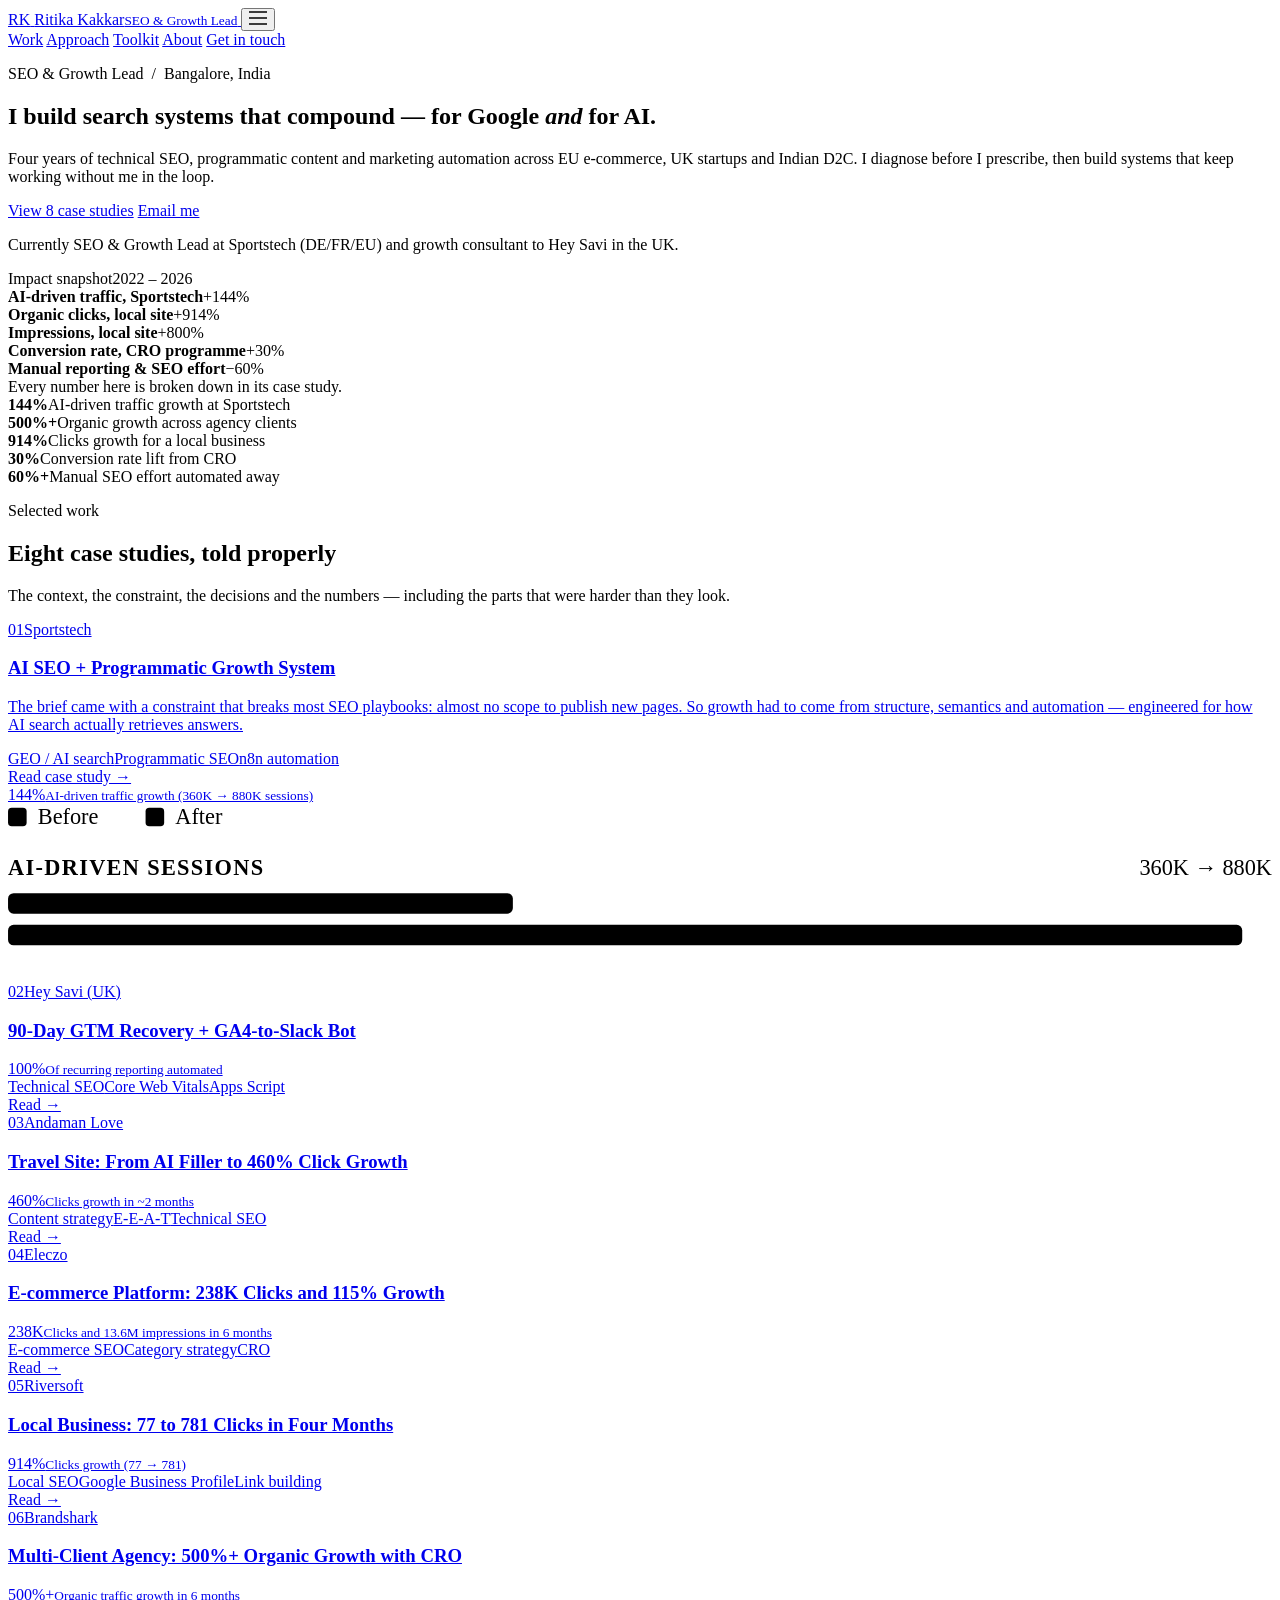
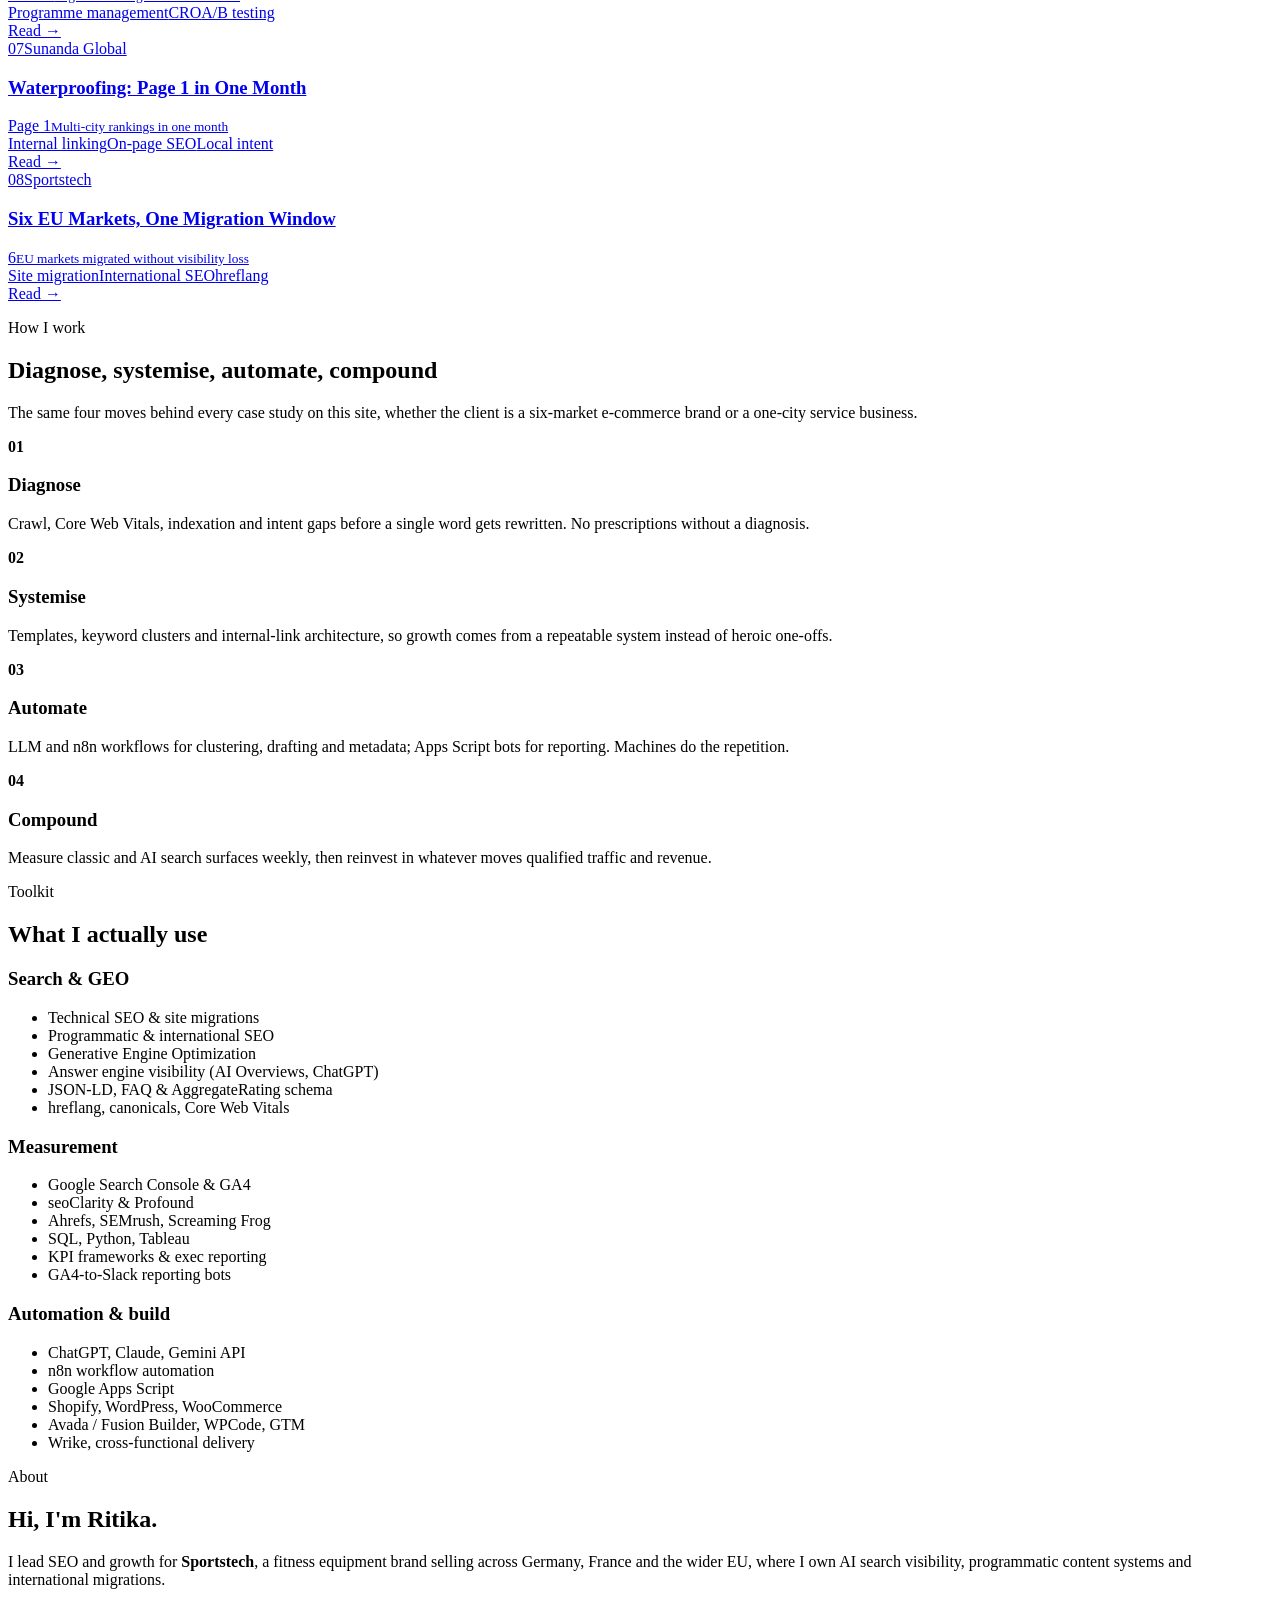
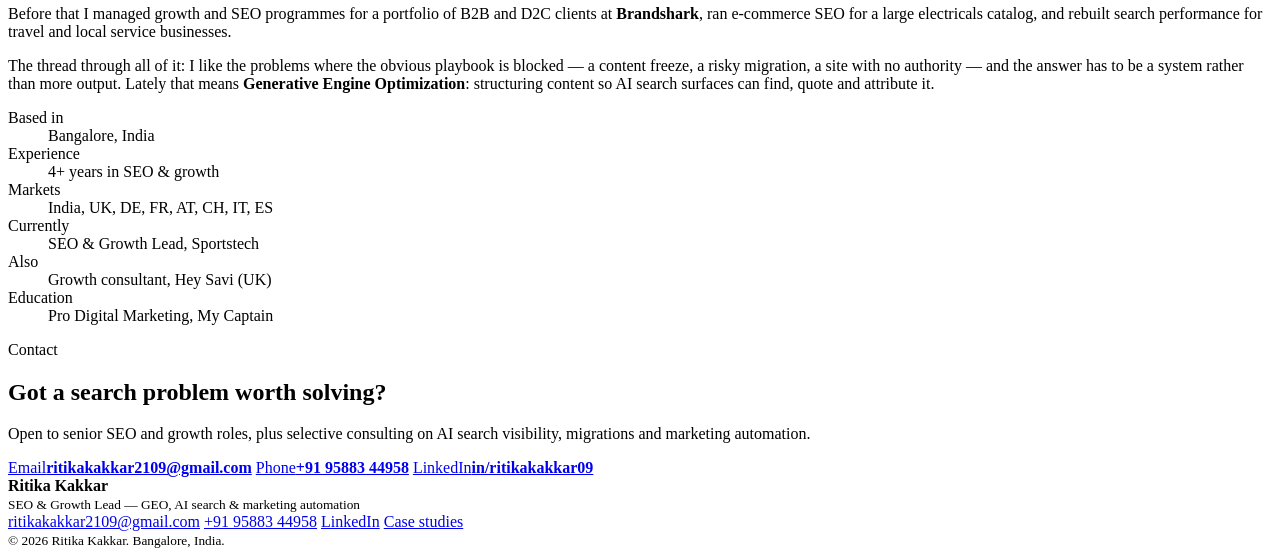
==== index.html @ ce5342af "Add files via upload" ====
<!doctype html>
<html lang="en">
<head>
<meta charset="utf-8">
<meta name="viewport" content="width=device-width, initial-scale=1">
<title>Ritika Kakkar | SEO &amp; Growth Lead - AI search, programmatic SEO &amp; automation</title>
<meta name="description" content="Portfolio of Ritika Kakkar, SEO &amp; Growth Lead: eight in-depth case studies covering AI search visibility, programmatic SEO, international migrations, local SEO and marketing automation.">
<meta name="author" content="Ritika Kakkar">
<meta property="og:title" content="Ritika Kakkar | SEO &amp; Growth Lead - AI search, programmatic SEO &amp; automation">
<meta property="og:description" content="Portfolio of Ritika Kakkar, SEO &amp; Growth Lead: eight in-depth case studies covering AI search visibility, programmatic SEO, international migrations, local SEO and marketing automation.">
<meta property="og:type" content="website">
<meta name="twitter:card" content="summary_large_image">
<link rel="icon" href="data:image/svg+xml,%3Csvg xmlns='http://www.w3.org/2000/svg' viewBox='0 0 32 32'%3E%3Crect width='32' height='32' rx='8' fill='%232C2C2B'/%3E%3Ctext x='16' y='21' font-family='Georgia,serif' font-size='13' fill='%23ffffff' text-anchor='middle'%3ERK%3C/text%3E%3C/svg%3E">
<link rel="stylesheet" href="assets/style.css">
<script type="application/ld+json">
{
  "@context": "https://schema.org",
  "@type": "Person",
  "name": "Ritika Kakkar",
  "jobTitle": "SEO & Growth Lead",
  "email": "mailto:ritikakakkar2109@gmail.com",
  "telephone": "+91-9588344958",
  "address": {
    "@type": "PostalAddress",
    "addressLocality": "Bangalore",
    "addressCountry": "IN"
  },
  "sameAs": [
    "https://www.linkedin.com/in/ritikakakkar09/"
  ],
  "knowsAbout": [
    "Generative Engine Optimization",
    "Technical SEO",
    "Programmatic SEO",
    "International SEO",
    "Marketing automation",
    "Conversion rate optimization"
  ]
}
</script>
</head>
<body>
<header class="site-header">
  <div class="wrap">
    <a class="brand" href="index.html">
      <span class="mark" aria-hidden="true">RK</span>
      <span class="brand-name">Ritika Kakkar<small>SEO &amp; Growth Lead</small></span>
    </a>
    <button class="nav-toggle" type="button" aria-expanded="false" aria-controls="site-nav" aria-label="Toggle navigation">
      <svg width="18" height="14" viewBox="0 0 18 14" aria-hidden="true"><path d="M0 1h18M0 7h18M0 13h18" stroke="currentColor" stroke-width="1.6"/></svg>
    </button>
    <nav class="nav" id="site-nav" aria-label="Primary">
      <a href="index.html#work">Work</a>
      <a href="index.html#approach">Approach</a>
      <a href="index.html#toolkit">Toolkit</a>
      <a href="index.html#about">About</a>
      <a class="btn btn-sm" href="mailto:ritikakakkar2109@gmail.com">Get in touch</a>
    </nav>
  </div>
</header>
<main>
  <section class="hero">
    <div class="wrap hero-grid">
      <div>
        <p class="eyebrow">SEO &amp; Growth Lead &nbsp;/&nbsp; Bangalore, India</p>
        <h1 class="display">I build search systems that compound &mdash; for Google <em>and</em> for AI.</h1>
        <p class="lede">Four years of technical SEO, programmatic content and marketing automation across EU e-commerce, UK startups and Indian D2C. I diagnose before I prescribe, then build systems that keep working without me in the loop.</p>
        <div class="hero-actions">
          <a class="btn btn-primary" href="#work">View 8 case studies</a>
          <a class="btn" href="mailto:ritikakakkar2109@gmail.com">Email me</a>
        </div>
        <p class="hero-note">Currently SEO &amp; Growth Lead at Sportstech (DE/FR/EU) and growth consultant to Hey Savi in the UK.</p>
      </div>
      <div class="panel">
        <div class="panel-head"><span>Impact snapshot</span><span>2022 &ndash; 2026</span></div>
        <div class="panel-body"><div class="bar-row"><div class="bar-top"><b>AI-driven traffic, Sportstech</b><span>+144%</span></div><div class="bar-track"><div class="bar-fill" style="width:62%"></div></div></div><div class="bar-row"><div class="bar-top"><b>Organic clicks, local site</b><span>+914%</span></div><div class="bar-track"><div class="bar-fill" style="width:100%"></div></div></div><div class="bar-row"><div class="bar-top"><b>Impressions, local site</b><span>+800%</span></div><div class="bar-track"><div class="bar-fill" style="width:92%"></div></div></div><div class="bar-row"><div class="bar-top"><b>Conversion rate, CRO programme</b><span>+30%</span></div><div class="bar-track"><div class="bar-fill" style="width:24%"></div></div></div><div class="bar-row"><div class="bar-top"><b>Manual reporting &amp; SEO effort</b><span>&minus;60%</span></div><div class="bar-track"><div class="bar-fill warn" style="width:60%"></div></div></div></div>
        <div class="panel-foot">Every number here is broken down in its case study.</div>
      </div>
    </div>
  </section>

  <section class="band section-sm">
    <div class="wrap">
      <div class="stat-strip"><div class="stat"><b>144%</b><span>AI-driven traffic growth at Sportstech</span></div><div class="stat"><b>500%+</b><span>Organic growth across agency clients</span></div><div class="stat"><b>914%</b><span>Clicks growth for a local business</span></div><div class="stat"><b>30%</b><span>Conversion rate lift from CRO</span></div><div class="stat"><b>60%+</b><span>Manual SEO effort automated away</span></div></div>
    </div>
  </section>

  <section class="section" id="work">
    <div class="wrap">
      <div class="section-head">
        <p class="eyebrow">Selected work</p>
        <h2 class="section-title">Eight case studies, told properly</h2>
        <p>The context, the constraint, the decisions and the numbers &mdash; including the parts that were harder than they look.</p>
      </div>
      <div class="cases"><a class="case-card featured reveal" href="case-01-ai-seo-programmatic-growth-system.html">
  <div class="featured-grid">
    <div>
      <div class="row"><span class="case-num">01</span><span class="case-brand">Sportstech</span></div>
      <h3>AI SEO + Programmatic Growth System</h3>
      <p>The brief came with a constraint that breaks most SEO playbooks: almost no scope to publish new pages. So growth had to come from structure, semantics and automation &mdash; engineered for how AI search actually retrieves answers.</p>
      <div class="case-foot">
        <div class="tags"><span class="tag">GEO / AI search</span><span class="tag">Programmatic SEO</span><span class="tag">n8n automation</span></div>
        <span class="arrow">Read case study &#8594;</span>
      </div>
    </div>
    <div>
      <div class="case-metric">144%<small>AI-driven traffic growth (360K &rarr; 880K sessions)</small></div>
      <div class="mt-32"><svg viewBox="0 0 680 94" role="img" aria-label="AI-driven sessions grew from 360 thousand to 880 thousand" font-family="inherit"><title>AI-driven sessions grew from 360 thousand to 880 thousand</title><rect x="0" y="2" width="10" height="10" rx="2" fill="var(--surface-2)"></rect><text x="16" y="11" font-size="12" fill="var(--text-2)">Before</text><rect x="74" y="2" width="10" height="10" rx="2" fill="var(--blue)"></rect><text x="90" y="11" font-size="12" fill="var(--text-2)">After</text><text x="0" y="38" font-size="12" font-weight="600" letter-spacing="0.06em" fill="var(--text)">AI-DRIVEN SESSIONS</text><text x="680" y="38" font-size="12" text-anchor="end" fill="var(--text-2)">360K &#8594; 880K</text><rect x="0" y="48" width="271.6" height="11" rx="3" fill="var(--surface-2)"></rect><rect x="0" y="65" width="664.0" height="11" rx="3" fill="var(--blue)"></rect></svg></div>
    </div>
  </div>
</a><a class="case-card reveal" href="case-02-90-day-gtm-recovery-ga4-slack-bot.html">
  <div class="row"><span class="case-num">02</span><span class="case-brand">Hey Savi (UK)</span></div>
  <h3>90-Day GTM Recovery + GA4-to-Slack Bot</h3>
  <div class="case-metric">100%<small>Of recurring reporting automated</small></div>
  <div class="case-foot">
    <div class="tags"><span class="tag">Technical SEO</span><span class="tag">Core Web Vitals</span><span class="tag">Apps Script</span></div>
    <span class="arrow">Read &#8594;</span>
  </div>
</a><a class="case-card reveal" href="case-03-andaman-love-travel-site.html">
  <div class="row"><span class="case-num">03</span><span class="case-brand">Andaman Love</span></div>
  <h3>Travel Site: From AI Filler to 460% Click Growth</h3>
  <div class="case-metric">460%<small>Clicks growth in ~2 months</small></div>
  <div class="case-foot">
    <div class="tags"><span class="tag">Content strategy</span><span class="tag">E-E-A-T</span><span class="tag">Technical SEO</span></div>
    <span class="arrow">Read &#8594;</span>
  </div>
</a><a class="case-card reveal" href="case-04-eleczo-ecommerce-platform.html">
  <div class="row"><span class="case-num">04</span><span class="case-brand">Eleczo</span></div>
  <h3>E-commerce Platform: 238K Clicks and 115% Growth</h3>
  <div class="case-metric">238K<small>Clicks and 13.6M impressions in 6 months</small></div>
  <div class="case-foot">
    <div class="tags"><span class="tag">E-commerce SEO</span><span class="tag">Category strategy</span><span class="tag">CRO</span></div>
    <span class="arrow">Read &#8594;</span>
  </div>
</a><a class="case-card reveal" href="case-05-riversoft-local-business.html">
  <div class="row"><span class="case-num">05</span><span class="case-brand">Riversoft</span></div>
  <h3>Local Business: 77 to 781 Clicks in Four Months</h3>
  <div class="case-metric">914%<small>Clicks growth (77 &rarr; 781)</small></div>
  <div class="case-foot">
    <div class="tags"><span class="tag">Local SEO</span><span class="tag">Google Business Profile</span><span class="tag">Link building</span></div>
    <span class="arrow">Read &#8594;</span>
  </div>
</a><a class="case-card reveal" href="case-06-brandshark-multi-client-agency.html">
  <div class="row"><span class="case-num">06</span><span class="case-brand">Brandshark</span></div>
  <h3>Multi-Client Agency: 500%+ Organic Growth with CRO</h3>
  <div class="case-metric">500%+<small>Organic traffic growth in 6 months</small></div>
  <div class="case-foot">
    <div class="tags"><span class="tag">Programme management</span><span class="tag">CRO</span><span class="tag">A/B testing</span></div>
    <span class="arrow">Read &#8594;</span>
  </div>
</a><a class="case-card reveal" href="case-07-sunanda-global-waterproofing.html">
  <div class="row"><span class="case-num">07</span><span class="case-brand">Sunanda Global</span></div>
  <h3>Waterproofing: Page 1 in One Month</h3>
  <div class="case-metric">Page 1<small>Multi-city rankings in one month</small></div>
  <div class="case-foot">
    <div class="tags"><span class="tag">Internal linking</span><span class="tag">On-page SEO</span><span class="tag">Local intent</span></div>
    <span class="arrow">Read &#8594;</span>
  </div>
</a><a class="case-card reveal" href="case-08-sportstech-eu-market-migration.html">
  <div class="row"><span class="case-num">08</span><span class="case-brand">Sportstech</span></div>
  <h3>Six EU Markets, One Migration Window</h3>
  <div class="case-metric">6<small>EU markets migrated without visibility loss</small></div>
  <div class="case-foot">
    <div class="tags"><span class="tag">Site migration</span><span class="tag">International SEO</span><span class="tag">hreflang</span></div>
    <span class="arrow">Read &#8594;</span>
  </div>
</a></div>
    </div>
  </section>

  <section class="band section" id="approach">
    <div class="wrap">
      <div class="section-head">
        <p class="eyebrow">How I work</p>
        <h2 class="section-title">Diagnose, systemise, automate, compound</h2>
        <p>The same four moves behind every case study on this site, whether the client is a six-market e-commerce brand or a one-city service business.</p>
      </div>
      <div class="steps"><div class="step reveal"><b>01</b><h3>Diagnose</h3><p>Crawl, Core Web Vitals, indexation and intent gaps before a single word gets rewritten. No prescriptions without a diagnosis.</p></div><div class="step reveal"><b>02</b><h3>Systemise</h3><p>Templates, keyword clusters and internal-link architecture, so growth comes from a repeatable system instead of heroic one-offs.</p></div><div class="step reveal"><b>03</b><h3>Automate</h3><p>LLM and n8n workflows for clustering, drafting and metadata; Apps Script bots for reporting. Machines do the repetition.</p></div><div class="step reveal"><b>04</b><h3>Compound</h3><p>Measure classic and AI search surfaces weekly, then reinvest in whatever moves qualified traffic and revenue.</p></div></div>
    </div>
  </section>

  <section class="section" id="toolkit">
    <div class="wrap">
      <div class="section-head">
        <p class="eyebrow">Toolkit</p>
        <h2 class="section-title">What I actually use</h2>
      </div>
      <div class="toolkit"><div><h3>Search &amp; GEO</h3><ul><li>Technical SEO &amp; site migrations</li><li>Programmatic &amp; international SEO</li><li>Generative Engine Optimization</li><li>Answer engine visibility (AI Overviews, ChatGPT)</li><li>JSON-LD, FAQ &amp; AggregateRating schema</li><li>hreflang, canonicals, Core Web Vitals</li></ul></div><div><h3>Measurement</h3><ul><li>Google Search Console &amp; GA4</li><li>seoClarity &amp; Profound</li><li>Ahrefs, SEMrush, Screaming Frog</li><li>SQL, Python, Tableau</li><li>KPI frameworks &amp; exec reporting</li><li>GA4-to-Slack reporting bots</li></ul></div><div><h3>Automation &amp; build</h3><ul><li>ChatGPT, Claude, Gemini API</li><li>n8n workflow automation</li><li>Google Apps Script</li><li>Shopify, WordPress, WooCommerce</li><li>Avada / Fusion Builder, WPCode, GTM</li><li>Wrike, cross-functional delivery</li></ul></div></div>
    </div>
  </section>

  <section class="band section" id="about">
    <div class="wrap about-grid">
      <div>
        <p class="eyebrow">About</p>
        <h2 class="section-title">Hi, I'm Ritika.</h2>
        <p>I lead SEO and growth for <strong>Sportstech</strong>, a fitness equipment brand selling across Germany, France and the wider EU, where I own AI search visibility, programmatic content systems and international migrations.</p>
        <p>Before that I managed growth and SEO programmes for a portfolio of B2B and D2C clients at <strong>Brandshark</strong>, ran e-commerce SEO for a large electricals catalog, and rebuilt search performance for travel and local service businesses.</p>
        <p>The thread through all of it: I like the problems where the obvious playbook is blocked &mdash; a content freeze, a risky migration, a site with no authority &mdash; and the answer has to be a system rather than more output. Lately that means <strong>Generative Engine Optimization</strong>: structuring content so AI search surfaces can find, quote and attribute it.</p>
      </div>
      <div>
        <dl class="facts"><div><dt>Based in</dt><dd>Bangalore, India</dd></div><div><dt>Experience</dt><dd>4+ years in SEO &amp; growth</dd></div><div><dt>Markets</dt><dd>India, UK, DE, FR, AT, CH, IT, ES</dd></div><div><dt>Currently</dt><dd>SEO &amp; Growth Lead, Sportstech</dd></div><div><dt>Also</dt><dd>Growth consultant, Hey Savi (UK)</dd></div><div><dt>Education</dt><dd>Pro Digital Marketing, My Captain</dd></div></dl>
      </div>
    </div>
  </section>

  <section class="section" id="contact">
    <div class="wrap">
      <div class="section-head">
        <p class="eyebrow">Contact</p>
        <h2 class="section-title">Got a search problem worth solving?</h2>
        <p>Open to senior SEO and growth roles, plus selective consulting on AI search visibility, migrations and marketing automation.</p>
      </div>
      <div class="contact-grid">
        <a class="contact-card" href="mailto:ritikakakkar2109@gmail.com"><span>Email</span><b>ritikakakkar2109@gmail.com</b></a>
        <a class="contact-card" href="tel:+919588344958"><span>Phone</span><b>+91 95883 44958</b></a>
        <a class="contact-card" href="https://www.linkedin.com/in/ritikakakkar09/" target="_blank" rel="noopener"><span>LinkedIn</span><b>in/ritikakakkar09</b></a>
      </div>
    </div>
  </section>
</main>
<footer class="site-footer">
  <div class="wrap footer-grid">
    <div>
      <b>Ritika Kakkar</b>
      <div><small>SEO &amp; Growth Lead &mdash; GEO, AI search &amp; marketing automation</small></div>
    </div>
    <div class="footer-links">
      <a href="mailto:ritikakakkar2109@gmail.com">ritikakakkar2109@gmail.com</a>
      <a href="tel:+919588344958">+91 95883 44958</a>
      <a href="https://www.linkedin.com/in/ritikakakkar09/" target="_blank" rel="noopener">LinkedIn</a>
      <a href="index.html#work">Case studies</a>
    </div>
    <small>&copy; <span data-year="">2026</span> Ritika Kakkar. Bangalore, India.</small>
  </div>
</footer>
<script src="assets/main.js"></script>
</body>
</html>
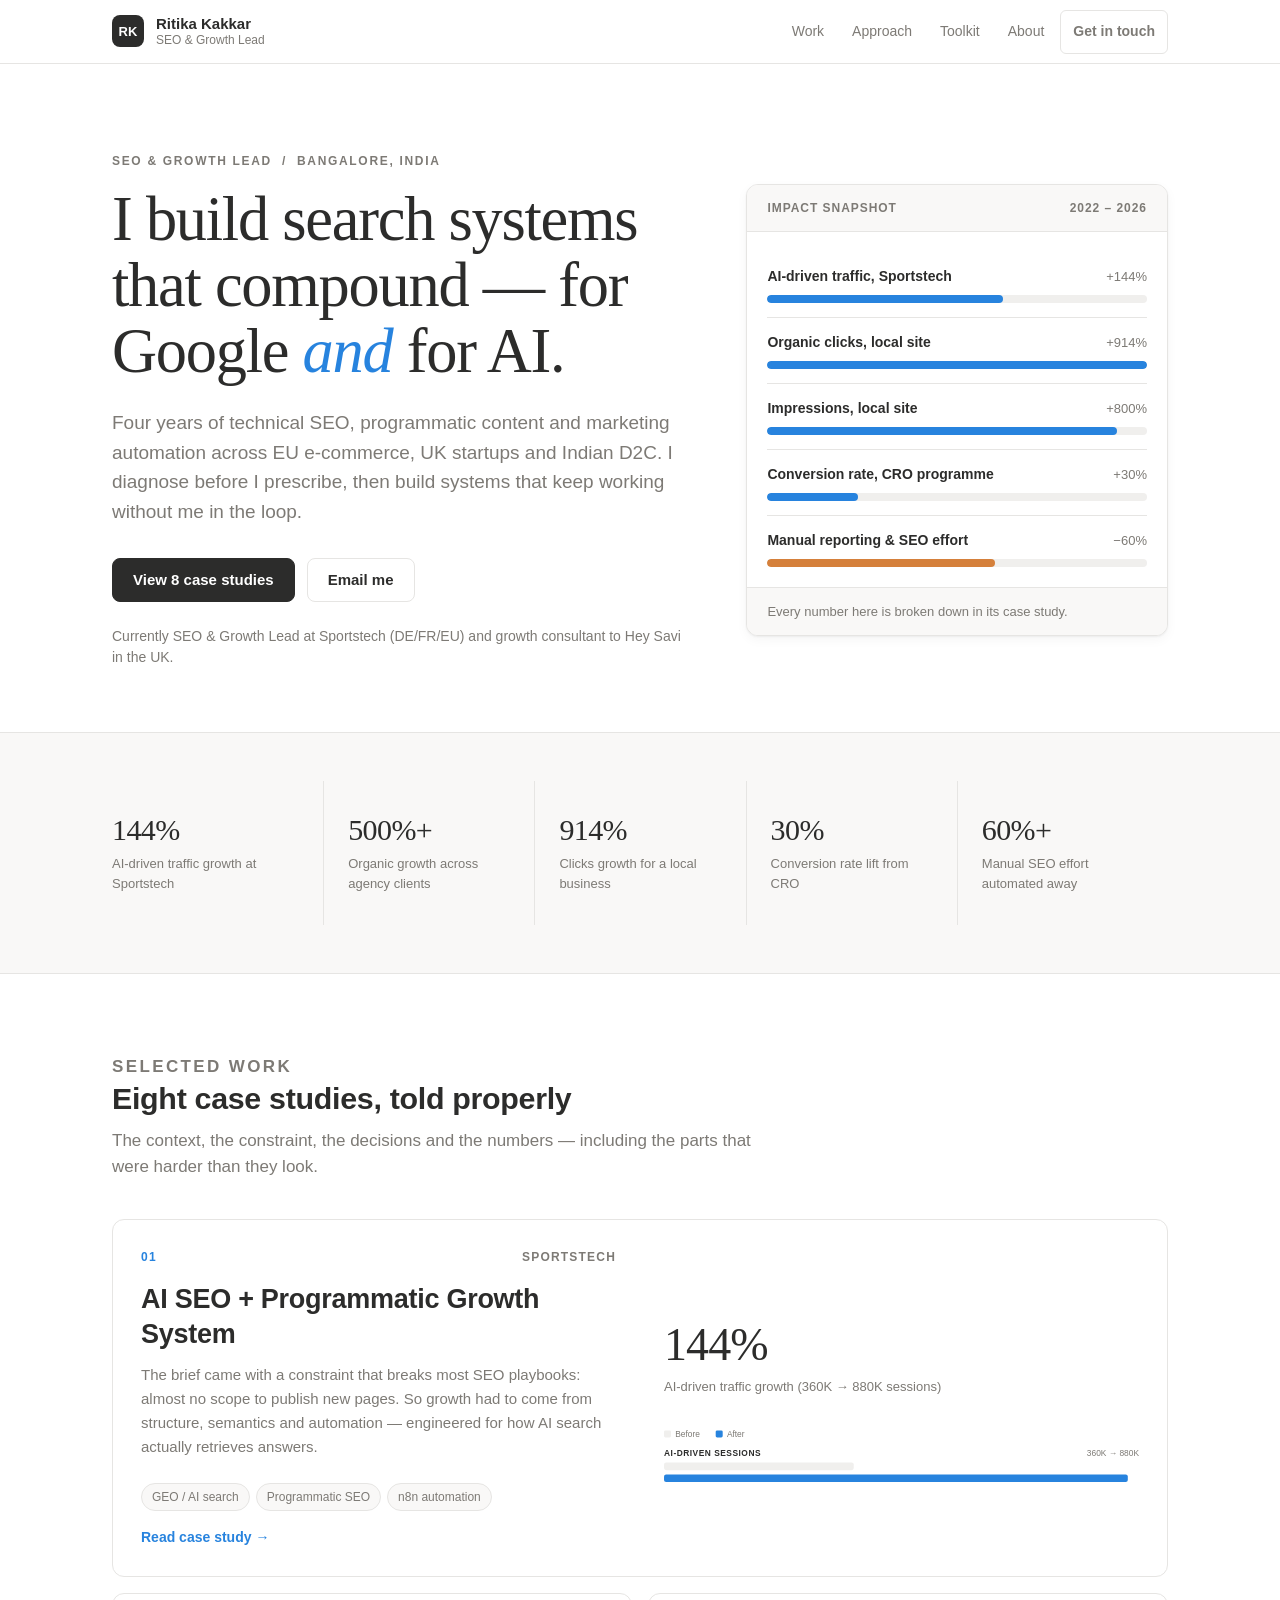
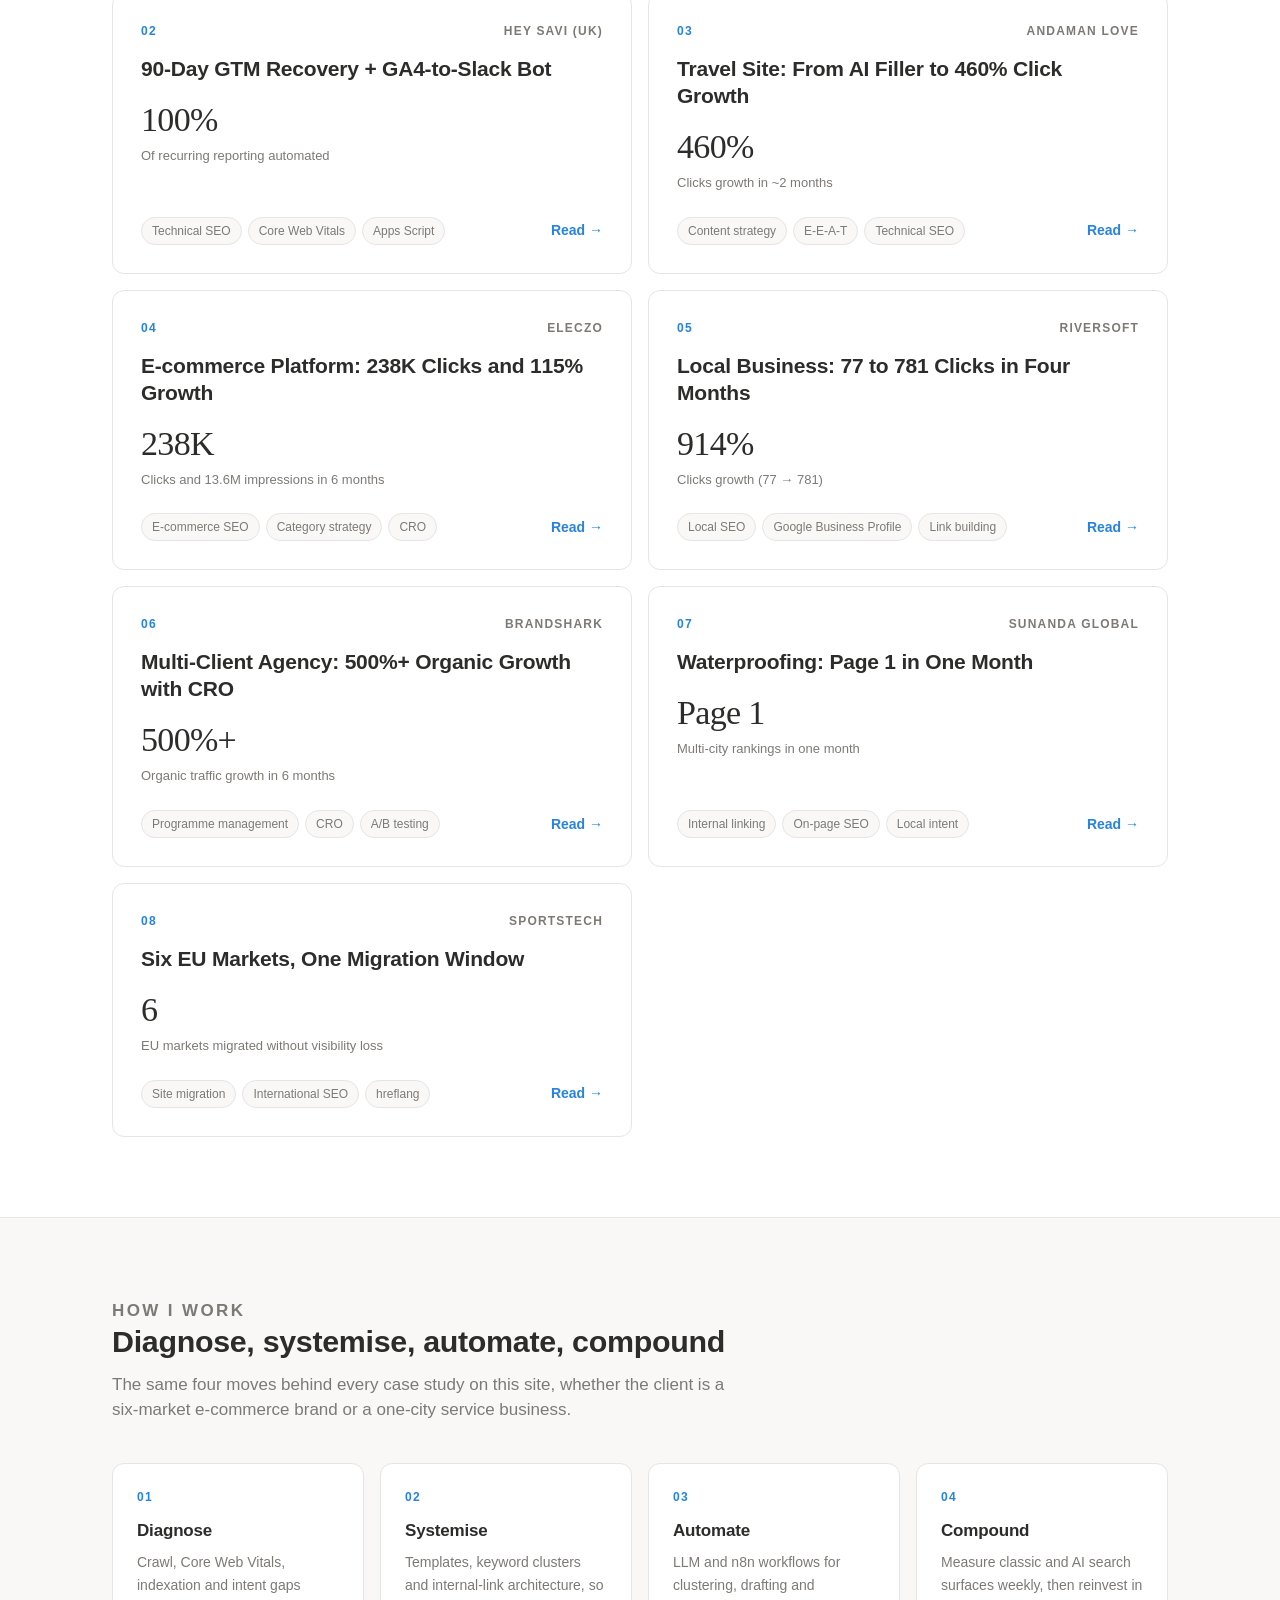
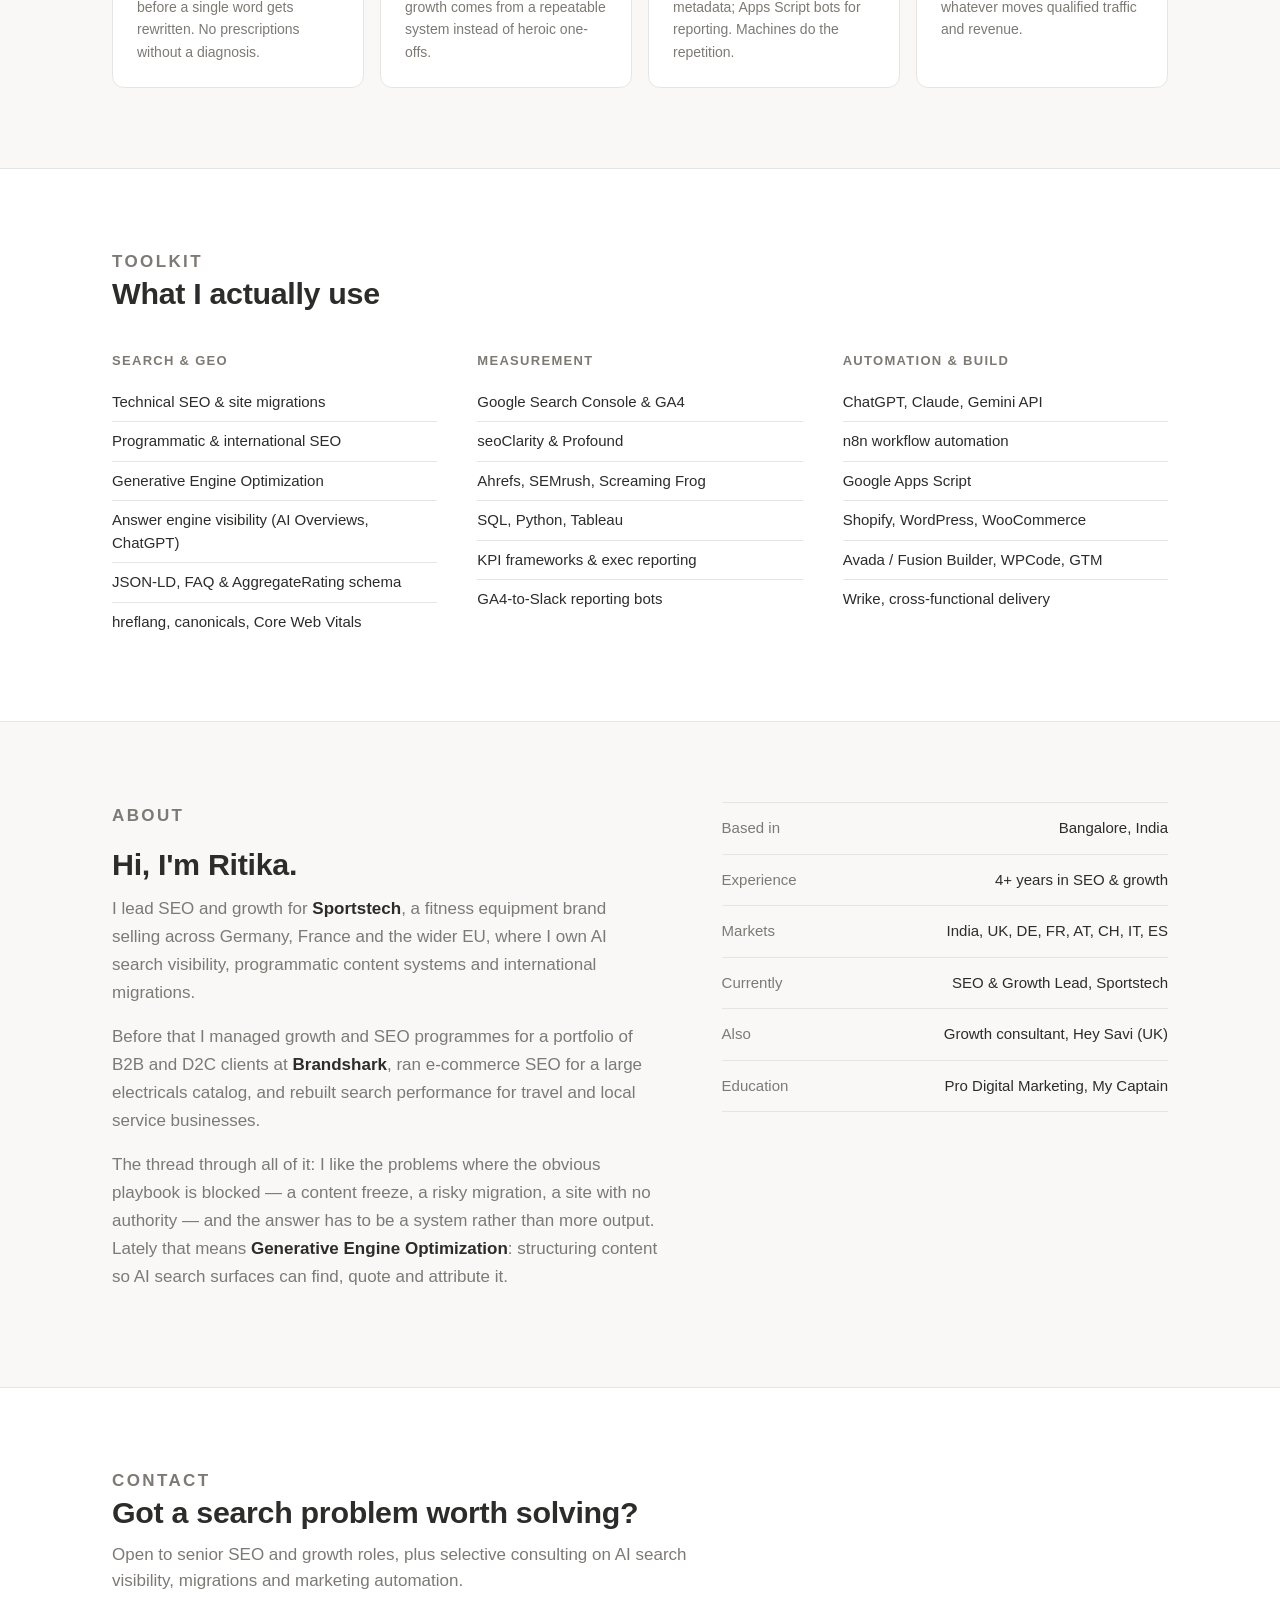
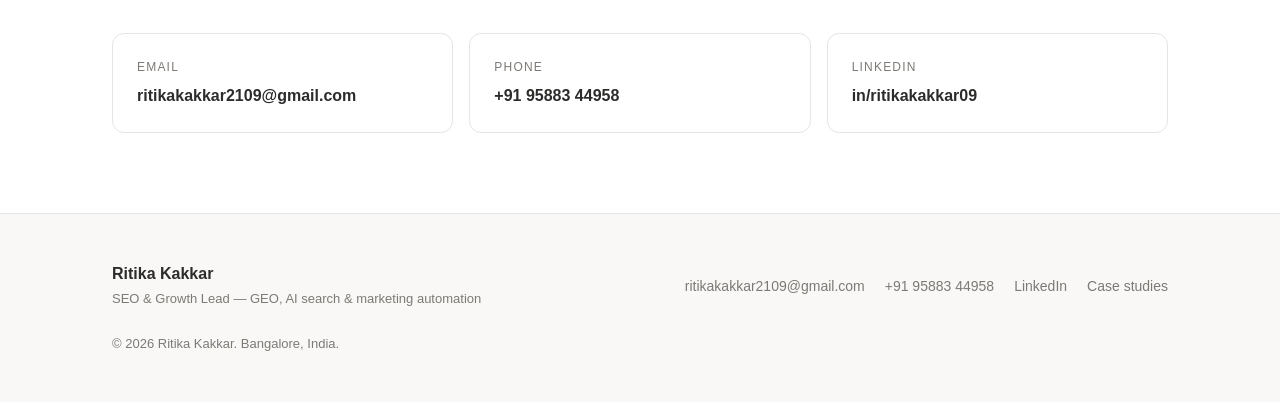
==== commit d1a8fb8a: "Update index.html" ====
--- a/index.html
+++ b/index.html
@@ -11,7 +11,7 @@
 <meta property="og:type" content="website">
 <meta name="twitter:card" content="summary_large_image">
 <link rel="icon" href="data:image/svg+xml,%3Csvg xmlns='http://www.w3.org/2000/svg' viewBox='0 0 32 32'%3E%3Crect width='32' height='32' rx='8' fill='%232C2C2B'/%3E%3Ctext x='16' y='21' font-family='Georgia,serif' font-size='13' fill='%23ffffff' text-anchor='middle'%3ERK%3C/text%3E%3C/svg%3E">
-<link rel="stylesheet" href="assets/style.css">
+<link rel="stylesheet" href="style.css">
 <script type="application/ld+json">
 {
   "@context": "https://schema.org",
@@ -234,6 +234,6 @@
     <small>&copy; <span data-year="">2026</span> Ritika Kakkar. Bangalore, India.</small>
   </div>
 </footer>
-<script src="assets/main.js"></script>
+<script src="main.js"></script>
 </body>
 </html>
--- a/style.css
+++ b/style.css
@@ -0,0 +1,397 @@
+:root {
+  --text: #2C2C2B;
+  --text-2: #7D7A75;
+  --canvas: #FFFFFF;
+  --soft: #F9F8F7;
+  --surface-2: #F0EFED;
+  --border: #E6E5E3;
+  --blue: #2783DE;
+  --blue-soft: #E5F2FC;
+  --green: #46A171;
+  --green-soft: #E8F1EC;
+  --orange: #D5803B;
+  --orange-soft: #FBEBDE;
+  --red: #E56458;
+  --red-soft: #FCE9E7;
+  --sans: -apple-system, BlinkMacSystemFont, "Segoe UI", Helvetica, Arial, sans-serif;
+  --serif: Georgia, "Times New Roman", serif;
+  --radius: 8px;
+  --radius-lg: 12px;
+  --shadow: 0 1px 2px rgba(0,0,0,.05), 0 4px 12px rgba(0,0,0,.04);
+  --header-h: 64px;
+}
+
+@media (prefers-color-scheme: dark) {
+  :root {
+    --text: #FFFFFF;
+    --text-2: rgba(255,255,255,.65);
+    --canvas: #191919;
+    --soft: #202020;
+    --surface-2: #383836;
+    --border: rgba(255,255,255,.20);
+    --blue: #5E9FE8;
+    --blue-soft: rgba(94,159,232,.14);
+    --green: #72BC8F;
+    --green-soft: rgba(114,188,143,.14);
+    --orange: #DE9255;
+    --orange-soft: rgba(222,146,85,.14);
+    --red: #E97366;
+    --red-soft: rgba(233,115,102,.14);
+    --shadow: 0 1px 2px rgba(0,0,0,.4), 0 4px 12px rgba(0,0,0,.3);
+  }
+}
+
+* { box-sizing: border-box; }
+
+html { scroll-behavior: smooth; }
+@media (prefers-reduced-motion: reduce) { html { scroll-behavior: auto; } }
+
+body {
+  margin: 0;
+  font-family: var(--sans);
+  font-size: 16px;
+  line-height: 1.5;
+  color: var(--text);
+  background: var(--canvas);
+  -webkit-font-smoothing: antialiased;
+}
+
+img, svg { max-width: 100%; }
+svg { display: block; }
+a { color: inherit; }
+
+:where(a, button, summary, [tabindex]):focus-visible {
+  outline: 2px solid var(--blue);
+  outline-offset: 3px;
+  border-radius: 4px;
+}
+
+/* ---------- layout ---------- */
+.wrap { width: 100%; max-width: 1120px; margin: 0 auto; padding: 0 32px; }
+.narrow { max-width: 748px; }
+.section { padding: 80px 0; }
+.section-sm { padding: 48px 0; }
+.band { background: var(--soft); border-top: 1px solid var(--border); border-bottom: 1px solid var(--border); }
+
+.eyebrow {
+  font-size: 12px;
+  letter-spacing: .14em;
+  text-transform: uppercase;
+  color: var(--text-2);
+  font-weight: 600;
+  margin: 0 0 16px;
+}
+.eyebrow .num { color: var(--blue); }
+
+h1, h2, h3, h4 { margin: 0; font-weight: 700; letter-spacing: -.01em; }
+.display {
+  font-family: var(--serif);
+  font-weight: 400;
+  font-size: clamp(2.25rem, 5.2vw, 3.9rem);
+  line-height: 1.06;
+  letter-spacing: -.02em;
+}
+.display em { font-style: italic; color: var(--blue); }
+h2.section-title {
+  font-size: clamp(1.5rem, 2.6vw, 1.9rem);
+  line-height: 1.2;
+  margin-bottom: 12px;
+}
+.section-head { max-width: 640px; margin-bottom: 40px; }
+.section-head p { color: var(--text-2); margin: 0; font-size: 17px; }
+.lede { font-size: 19px; line-height: 1.55; color: var(--text-2); margin: 24px 0 0; max-width: 620px; }
+
+/* ---------- header ---------- */
+.site-header {
+  position: sticky; top: 0; z-index: 50;
+  height: var(--header-h);
+  display: flex; align-items: center;
+  background: var(--canvas);
+  border-bottom: 1px solid var(--border);
+}
+.site-header .wrap { display: flex; align-items: center; justify-content: space-between; gap: 24px; }
+.brand { display: inline-flex; align-items: center; gap: 12px; text-decoration: none; font-weight: 600; }
+.mark {
+  width: 32px; height: 32px; border-radius: 8px;
+  background: var(--text); color: var(--canvas);
+  display: grid; place-items: center;
+  font-size: 13px; font-weight: 700;
+}
+.brand small { display: block; font-size: 12px; font-weight: 500; color: var(--text-2); letter-spacing: 0; }
+.brand-name { font-size: 15px; line-height: 1.2; }
+.nav { display: flex; align-items: center; gap: 4px; }
+.nav a {
+  display: inline-flex; align-items: center;
+  min-height: 44px; padding: 0 12px;
+  font-size: 14px; color: var(--text-2); text-decoration: none; border-radius: 6px;
+}
+.nav a:hover { color: var(--text); background: var(--surface-2); }
+.nav-toggle { display: none; }
+
+.btn {
+  display: inline-flex; align-items: center; justify-content: center; gap: 8px;
+  min-height: 44px; padding: 0 20px;
+  border-radius: var(--radius); border: 1px solid var(--border);
+  background: var(--canvas); color: var(--text);
+  font: inherit; font-size: 15px; font-weight: 600; text-decoration: none;
+  cursor: pointer;
+}
+.btn:hover { background: var(--surface-2); }
+.btn-primary { background: var(--text); color: var(--canvas); border-color: var(--text); }
+.btn-primary:hover { opacity: .88; background: var(--text); }
+.btn-sm { min-height: 40px; padding: 0 14px; font-size: 14px; }
+
+/* ---------- hero ---------- */
+.hero { padding: 88px 0 64px; }
+.hero-grid { display: grid; grid-template-columns: 1.15fr .85fr; gap: 64px; align-items: center; }
+.hero-actions { display: flex; flex-wrap: wrap; gap: 12px; margin-top: 32px; }
+.hero-note { margin: 24px 0 0; font-size: 14px; color: var(--text-2); }
+
+.panel {
+  border: 1px solid var(--border); border-radius: var(--radius-lg);
+  background: var(--canvas); box-shadow: var(--shadow);
+  overflow: hidden;
+}
+.panel-head {
+  display: flex; align-items: center; justify-content: space-between; gap: 16px;
+  padding: 14px 20px; border-bottom: 1px solid var(--border); background: var(--soft);
+  font-size: 12px; letter-spacing: .08em; text-transform: uppercase; color: var(--text-2); font-weight: 600;
+}
+.panel-body { padding: 20px; }
+
+/* ---------- stat strip ---------- */
+.stat-strip { display: grid; grid-template-columns: repeat(5, 1fr); }
+.stat { padding: 32px 24px; border-left: 1px solid var(--border); }
+.stat:first-child { border-left: 0; padding-left: 0; }
+.stat b { display: block; font-family: var(--serif); font-size: 30px; font-weight: 400; letter-spacing: -.02em; line-height: 1.1; }
+.stat span { display: block; margin-top: 8px; font-size: 13px; color: var(--text-2); }
+
+/* ---------- case index ---------- */
+.cases { display: grid; grid-template-columns: 1fr 1fr; gap: 16px; }
+.case-card {
+  display: flex; flex-direction: column;
+  padding: 28px;
+  border: 1px solid var(--border); border-radius: var(--radius-lg);
+  background: var(--canvas); text-decoration: none;
+  transition: transform .18s ease, border-color .18s ease, box-shadow .18s ease;
+}
+.case-card:hover { transform: translateY(-2px); border-color: var(--blue); box-shadow: var(--shadow); }
+.case-card .row { display: flex; align-items: baseline; justify-content: space-between; gap: 16px; }
+.case-num { font-size: 12px; font-weight: 700; letter-spacing: .12em; color: var(--blue); }
+.case-brand { font-size: 12px; letter-spacing: .1em; text-transform: uppercase; color: var(--text-2); font-weight: 600; }
+.case-card h3 { margin: 16px 0 0; font-size: 21px; line-height: 1.28; }
+.case-card p { margin: 12px 0 0; color: var(--text-2); font-size: 15px; line-height: 1.6; }
+.case-metric { margin-top: 20px; font-family: var(--serif); font-size: 34px; line-height: 1; letter-spacing: -.02em; }
+.case-metric small { display: block; margin-top: 10px; font-family: var(--sans); font-size: 13px; line-height: 1.45; letter-spacing: 0; color: var(--text-2); }
+.case-foot { margin-top: auto; padding-top: 24px; display: flex; align-items: center; justify-content: space-between; gap: 16px; flex-wrap: wrap; }
+.tags { display: flex; flex-wrap: wrap; gap: 6px; }
+.tag {
+  font-size: 12px; padding: 4px 10px; border-radius: 999px;
+  border: 1px solid var(--border); background: var(--soft); color: var(--text-2); white-space: nowrap;
+}
+.arrow { font-size: 14px; font-weight: 600; color: var(--blue); white-space: nowrap; }
+.case-card.featured { grid-column: span 2; }
+.featured-grid { display: grid; grid-template-columns: 1fr 1fr; gap: 48px; align-items: center; width: 100%; }
+.featured .case-metric { font-size: 46px; }
+.featured h3 { font-size: 27px; }
+.featured-grid > div:first-child { display: flex; flex-direction: column; height: 100%; }
+
+/* ---------- steps ---------- */
+.steps { display: grid; grid-template-columns: repeat(4, 1fr); gap: 16px; }
+.step { padding: 24px; background: var(--canvas); border: 1px solid var(--border); border-radius: var(--radius-lg); }
+.step b { display: block; font-size: 12px; letter-spacing: .12em; color: var(--blue); margin-bottom: 12px; }
+.step h3 { font-size: 17px; margin-bottom: 8px; }
+.step p { margin: 0; font-size: 14px; line-height: 1.6; color: var(--text-2); }
+
+/* ---------- toolkit ---------- */
+.toolkit { display: grid; grid-template-columns: repeat(3, 1fr); gap: 32px 40px; }
+.toolkit h3 { font-size: 13px; letter-spacing: .1em; text-transform: uppercase; color: var(--text-2); margin-bottom: 12px; }
+.toolkit ul { margin: 0; padding: 0; list-style: none; font-size: 15px; }
+.toolkit li { padding: 8px 0; border-bottom: 1px solid var(--border); }
+.toolkit li:last-child { border-bottom: 0; }
+
+/* ---------- about + contact ---------- */
+.about-grid { display: grid; grid-template-columns: 1.1fr .9fr; gap: 64px; align-items: start; }
+.about-grid p { font-size: 17px; line-height: 1.65; color: var(--text-2); margin: 0 0 16px; }
+.about-grid p strong { color: var(--text); font-weight: 600; }
+.facts { border-top: 1px solid var(--border); margin: 0; }
+.facts div { display: flex; justify-content: space-between; gap: 24px; padding: 14px 0; border-bottom: 1px solid var(--border); font-size: 15px; }
+.facts dt { color: var(--text-2); }
+.facts dd { margin: 0; text-align: right; font-weight: 500; }
+.contact-grid { display: grid; grid-template-columns: repeat(3, 1fr); gap: 16px; }
+.contact-card { padding: 24px; border: 1px solid var(--border); border-radius: var(--radius-lg); text-decoration: none; background: var(--canvas); }
+.contact-card span { display: block; font-size: 12px; letter-spacing: .1em; text-transform: uppercase; color: var(--text-2); margin-bottom: 8px; }
+.contact-card b { font-size: 16px; word-break: break-word; }
+.contact-card:hover { border-color: var(--blue); }
+
+/* ---------- case study page ---------- */
+.case-hero { padding: 48px 0 40px; }
+.case-hero-grid { display: grid; grid-template-columns: 1.2fr .8fr; gap: 56px; align-items: end; }
+.case-title { font-family: var(--serif); font-weight: 400; font-size: clamp(2rem, 4.4vw, 3.1rem); line-height: 1.08; letter-spacing: -.02em; }
+.case-kicker { margin: 20px 0 0; font-size: 19px; line-height: 1.55; color: var(--text-2); }
+.back-link { display: inline-flex; align-items: center; gap: 8px; min-height: 44px; font-size: 14px; color: var(--text-2); text-decoration: none; font-weight: 600; }
+.back-link:hover { color: var(--text); }
+
+.headline-metrics { display: grid; grid-template-columns: repeat(3, 1fr); gap: 1px; background: var(--border); border: 1px solid var(--border); border-radius: var(--radius-lg); overflow: hidden; }
+.headline-metrics > div { background: var(--canvas); padding: 20px 18px; }
+.headline-metrics b { display: block; font-family: var(--serif); font-size: 26px; font-weight: 400; letter-spacing: -.02em; line-height: 1.1; }
+.headline-metrics span { display: block; margin-top: 8px; font-size: 13px; line-height: 1.4; color: var(--text-2); }
+
+.meta-bar { display: grid; grid-template-columns: repeat(4, 1fr); gap: 24px; padding: 24px 0; margin: 0; border-top: 1px solid var(--border); border-bottom: 1px solid var(--border); }
+.meta-bar dt { font-size: 12px; letter-spacing: .1em; text-transform: uppercase; color: var(--text-2); margin-bottom: 6px; }
+.meta-bar dd { margin: 0; font-size: 15px; font-weight: 500; line-height: 1.45; }
+
+.chapter { padding: 56px 0; border-bottom: 1px solid var(--border); }
+.chapter:last-of-type { border-bottom: 0; }
+.chapter-head { display: flex; gap: 16px; align-items: baseline; margin-bottom: 20px; }
+.chapter-head .n { font-size: 12px; font-weight: 700; letter-spacing: .12em; color: var(--blue); }
+.chapter h2 { font-size: clamp(1.35rem, 2.4vw, 1.7rem); line-height: 1.25; }
+.chapter p { font-size: 17px; line-height: 1.68; color: var(--text-2); margin: 0 0 16px; }
+.chapter p strong { color: var(--text); font-weight: 600; }
+.chapter p:last-child { margin-bottom: 0; }
+
+.list { margin: 0; padding: 0; list-style: none; }
+.list li { position: relative; padding: 0 0 0 22px; margin-bottom: 14px; font-size: 16px; line-height: 1.62; color: var(--text-2); }
+.list li:last-child { margin-bottom: 0; }
+.list li::before { content: ""; position: absolute; left: 0; top: 9px; width: 7px; height: 7px; border-radius: 2px; background: var(--blue); }
+.list li strong { color: var(--text); font-weight: 600; }
+.list.checks li::before { background: var(--green); }
+.list.risks li::before { background: var(--orange); }
+
+.steps-num { counter-reset: s; margin: 0; padding: 0; list-style: none; }
+.steps-num > li { counter-increment: s; position: relative; padding: 0 0 0 52px; margin-bottom: 28px; }
+.steps-num > li:last-child { margin-bottom: 0; }
+.steps-num > li::before {
+  content: counter(s, decimal-leading-zero);
+  position: absolute; left: 0; top: 2px;
+  width: 34px; height: 34px; border-radius: 8px;
+  background: var(--blue-soft); color: var(--blue);
+  display: grid; place-items: center;
+  font-size: 12px; font-weight: 700;
+}
+.steps-num h3 { font-size: 17px; margin: 6px 0 8px; }
+.steps-num p { font-size: 16px; line-height: 1.62; margin: 0; color: var(--text-2); }
+
+.callout { padding: 20px 24px; border-radius: var(--radius); background: var(--soft); border: 1px solid var(--border); margin: 24px 0 0; }
+.callout b { display: block; font-size: 12px; letter-spacing: .08em; text-transform: uppercase; margin-bottom: 8px; }
+.callout p { font-size: 16px; line-height: 1.62; margin: 0; }
+.callout.warn { background: var(--orange-soft); border-color: var(--orange); }
+.callout.warn b { color: var(--orange); }
+.callout.good { background: var(--green-soft); border-color: var(--green); }
+.callout.good b { color: var(--green); }
+
+.quote { margin: 0; padding: 4px 0 4px 28px; border-left: 3px solid var(--blue); }
+.quote p { font-family: var(--serif); font-size: clamp(1.15rem, 2.2vw, 1.5rem); line-height: 1.45; color: var(--text); margin: 0; }
+
+.metric-grid { display: grid; grid-template-columns: repeat(auto-fit, minmax(200px, 1fr)); gap: 16px; }
+.metric { padding: 24px; border: 1px solid var(--border); border-radius: var(--radius-lg); background: var(--canvas); }
+.metric b { display: block; font-family: var(--serif); font-size: 32px; font-weight: 400; line-height: 1.05; letter-spacing: -.02em; }
+.metric span { display: block; margin-top: 10px; font-size: 14px; line-height: 1.45; color: var(--text-2); }
+.metric small { display: block; margin-top: 6px; font-size: 13px; color: var(--green); font-weight: 600; }
+
+.figure { margin: 32px 0 0; padding: 28px; border: 1px solid var(--border); border-radius: var(--radius-lg); background: var(--canvas); }
+.figure figcaption { margin-top: 20px; font-size: 13px; line-height: 1.55; color: var(--text-2); }
+.figure-title { font-size: 12px; letter-spacing: .1em; text-transform: uppercase; color: var(--text-2); font-weight: 600; margin-bottom: 24px; }
+
+.table-scroll { overflow-x: auto; }
+table.data { width: 100%; border-collapse: collapse; font-size: 15px; min-width: 460px; }
+table.data th, table.data td { text-align: left; padding: 12px 16px 12px 0; border-bottom: 1px solid var(--border); }
+table.data th { font-size: 12px; letter-spacing: .08em; text-transform: uppercase; color: var(--text-2); font-weight: 600; }
+table.data td.pos { font-weight: 700; }
+table.data tbody tr:last-child td { border-bottom: 0; }
+.pill { display: inline-block; padding: 3px 10px; border-radius: 999px; font-size: 13px; font-weight: 600; background: var(--green-soft); color: var(--green); }
+
+.market-grid { display: grid; grid-template-columns: repeat(6, 1fr); gap: 12px; }
+.market { padding: 16px 12px; text-align: center; border: 1px solid var(--border); border-radius: var(--radius); background: var(--canvas); }
+.market b { display: block; font-size: 15px; }
+.market span { font-size: 12px; color: var(--text-2); }
+
+.case-nav { display: grid; grid-template-columns: 1fr 1fr; gap: 16px; }
+.case-nav a { padding: 24px 28px; border: 1px solid var(--border); border-radius: var(--radius-lg); text-decoration: none; background: var(--canvas); }
+.case-nav a:hover { border-color: var(--blue); }
+.case-nav span { display: block; font-size: 12px; letter-spacing: .1em; text-transform: uppercase; color: var(--text-2); margin-bottom: 8px; }
+.case-nav b { font-size: 17px; line-height: 1.35; }
+.case-nav .next { text-align: right; }
+
+/* ---------- footer ---------- */
+.site-footer { border-top: 1px solid var(--border); padding: 48px 0; background: var(--soft); }
+.footer-grid { display: flex; flex-wrap: wrap; gap: 24px 40px; justify-content: space-between; align-items: center; }
+.footer-links { display: flex; flex-wrap: wrap; gap: 20px; font-size: 14px; }
+.footer-links a { color: var(--text-2); text-decoration: none; }
+.footer-links a:hover { color: var(--text); }
+.site-footer small { color: var(--text-2); font-size: 13px; }
+
+/* ---------- reveal ---------- */
+.reveal { opacity: 0; transform: translateY(12px); transition: opacity .5s ease, transform .5s ease; }
+.reveal.is-in { opacity: 1; transform: none; }
+@media (prefers-reduced-motion: reduce) {
+  .reveal, .case-card, .btn { transition: none !important; }
+  .reveal { opacity: 1; transform: none; }
+}
+
+/* ---------- utilities ---------- */
+.grid-3 { display: grid; grid-template-columns: repeat(3, 1fr); gap: 16px; }
+.grid-2 { display: grid; grid-template-columns: repeat(2, 1fr); gap: 16px; }
+.mt-24 { margin-top: 24px; }
+.mt-32 { margin-top: 32px; }
+.mt-40 { margin-top: 40px; }
+.figure svg { width: 100%; height: auto; }
+.rings { display: flex; flex-wrap: wrap; gap: 40px; align-items: center; }
+.svg-ring { width: 168px; flex: 0 0 168px; height: auto; }
+.ring-copy { flex: 1 1 260px; }
+.ring-copy p { margin: 0; font-size: 16px; line-height: 1.62; color: var(--text-2); }
+.bar-row { padding: 14px 0; border-bottom: 1px solid var(--border); }
+.bar-row:last-child { border-bottom: 0; padding-bottom: 0; }
+.bar-top { display: flex; align-items: baseline; justify-content: space-between; gap: 16px; margin-bottom: 8px; }
+.bar-top b { font-size: 14px; font-weight: 600; }
+.bar-top span { font-size: 13px; color: var(--text-2); }
+.bar-track { height: 8px; border-radius: 999px; background: var(--surface-2); overflow: hidden; }
+.bar-fill { height: 100%; border-radius: 999px; background: var(--blue); }
+.bar-fill.warn { background: var(--orange); }
+.panel-foot { padding: 14px 20px; border-top: 1px solid var(--border); background: var(--soft); font-size: 13px; color: var(--text-2); }
+
+/* ---------- responsive ---------- */
+@media (max-width: 1000px) {
+  .hero-grid, .case-hero-grid, .about-grid { grid-template-columns: 1fr; gap: 40px; }
+  .case-hero-grid { align-items: start; }
+  .steps, .toolkit, .contact-grid { grid-template-columns: repeat(2, 1fr); }
+  .stat-strip { grid-template-columns: repeat(3, 1fr); }
+  .stat { padding: 24px 20px; border-left: 1px solid var(--border); }
+  .stat:nth-child(1), .stat:nth-child(4) { padding-left: 0; border-left: 0; }
+  .market-grid { grid-template-columns: repeat(3, 1fr); }
+  .featured-grid { gap: 32px; }
+}
+
+@media (max-width: 760px) {
+  .wrap { padding: 0 20px; }
+  .section { padding: 56px 0; }
+  .hero { padding: 48px 0 40px; }
+  .nav {
+    position: absolute; top: var(--header-h); left: 0; right: 0;
+    flex-direction: column; align-items: stretch; gap: 0;
+    padding: 8px 20px 16px;
+    background: var(--canvas); border-bottom: 1px solid var(--border);
+    display: none;
+  }
+  .nav.is-open { display: flex; }
+  .nav a { padding: 0 8px; }
+  .nav .btn { margin-top: 8px; }
+  .nav-toggle {
+    display: inline-flex; align-items: center; justify-content: center;
+    width: 44px; height: 44px; padding: 0;
+    background: none; border: 1px solid var(--border); border-radius: var(--radius);
+    color: var(--text); cursor: pointer;
+  }
+  .cases, .case-nav, .steps, .toolkit, .contact-grid, .featured-grid, .grid-3, .grid-2 { grid-template-columns: 1fr; }
+  .case-card.featured { grid-column: span 1; }
+  .stat-strip { grid-template-columns: repeat(2, 1fr); }
+  .stat { padding: 20px 16px; }
+  .stat:nth-child(odd) { padding-left: 0; border-left: 0; }
+  .stat:nth-child(4) { border-left: 1px solid var(--border); padding-left: 16px; }
+  .headline-metrics, .meta-bar { grid-template-columns: 1fr 1fr; }
+  .market-grid { grid-template-columns: repeat(2, 1fr); }
+  .case-nav .next { text-align: left; }
+  .figure { padding: 20px; }
+  .chapter { padding: 40px 0; }
+  .rings { gap: 24px; }
+}
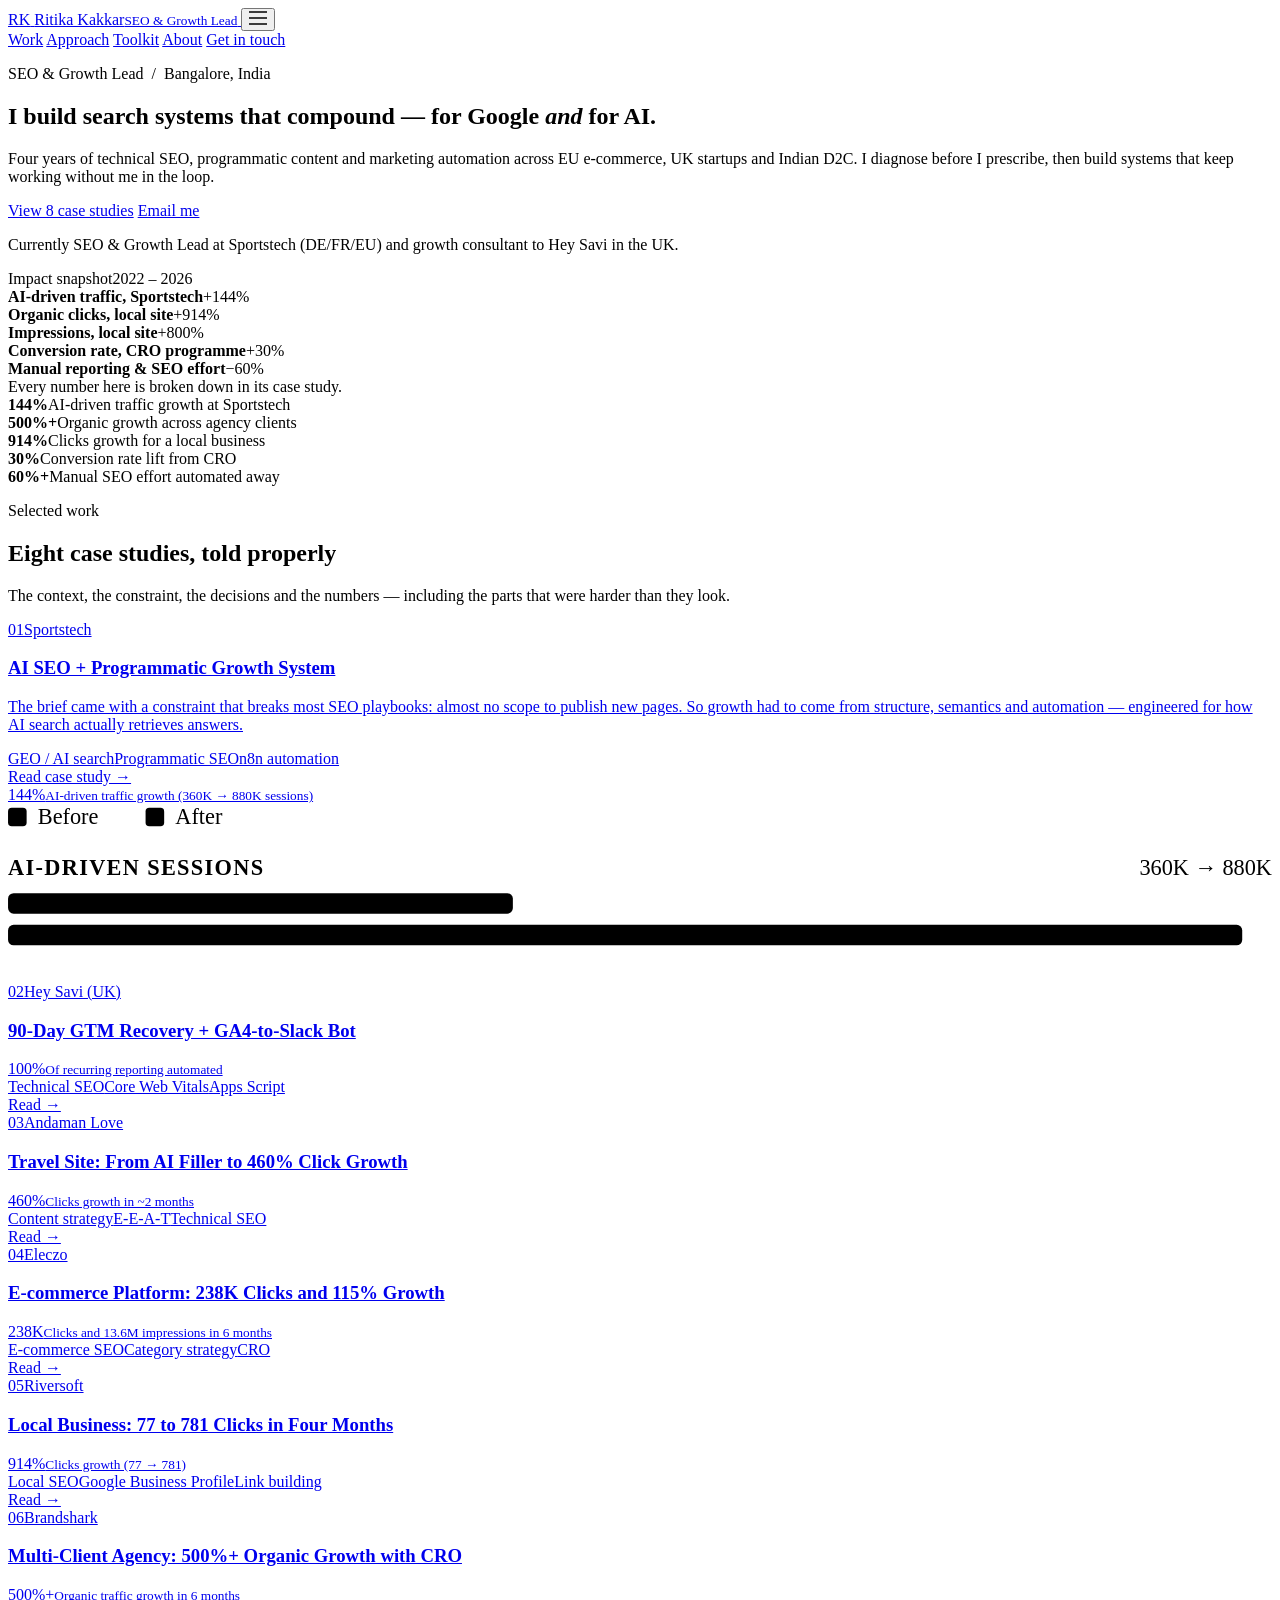
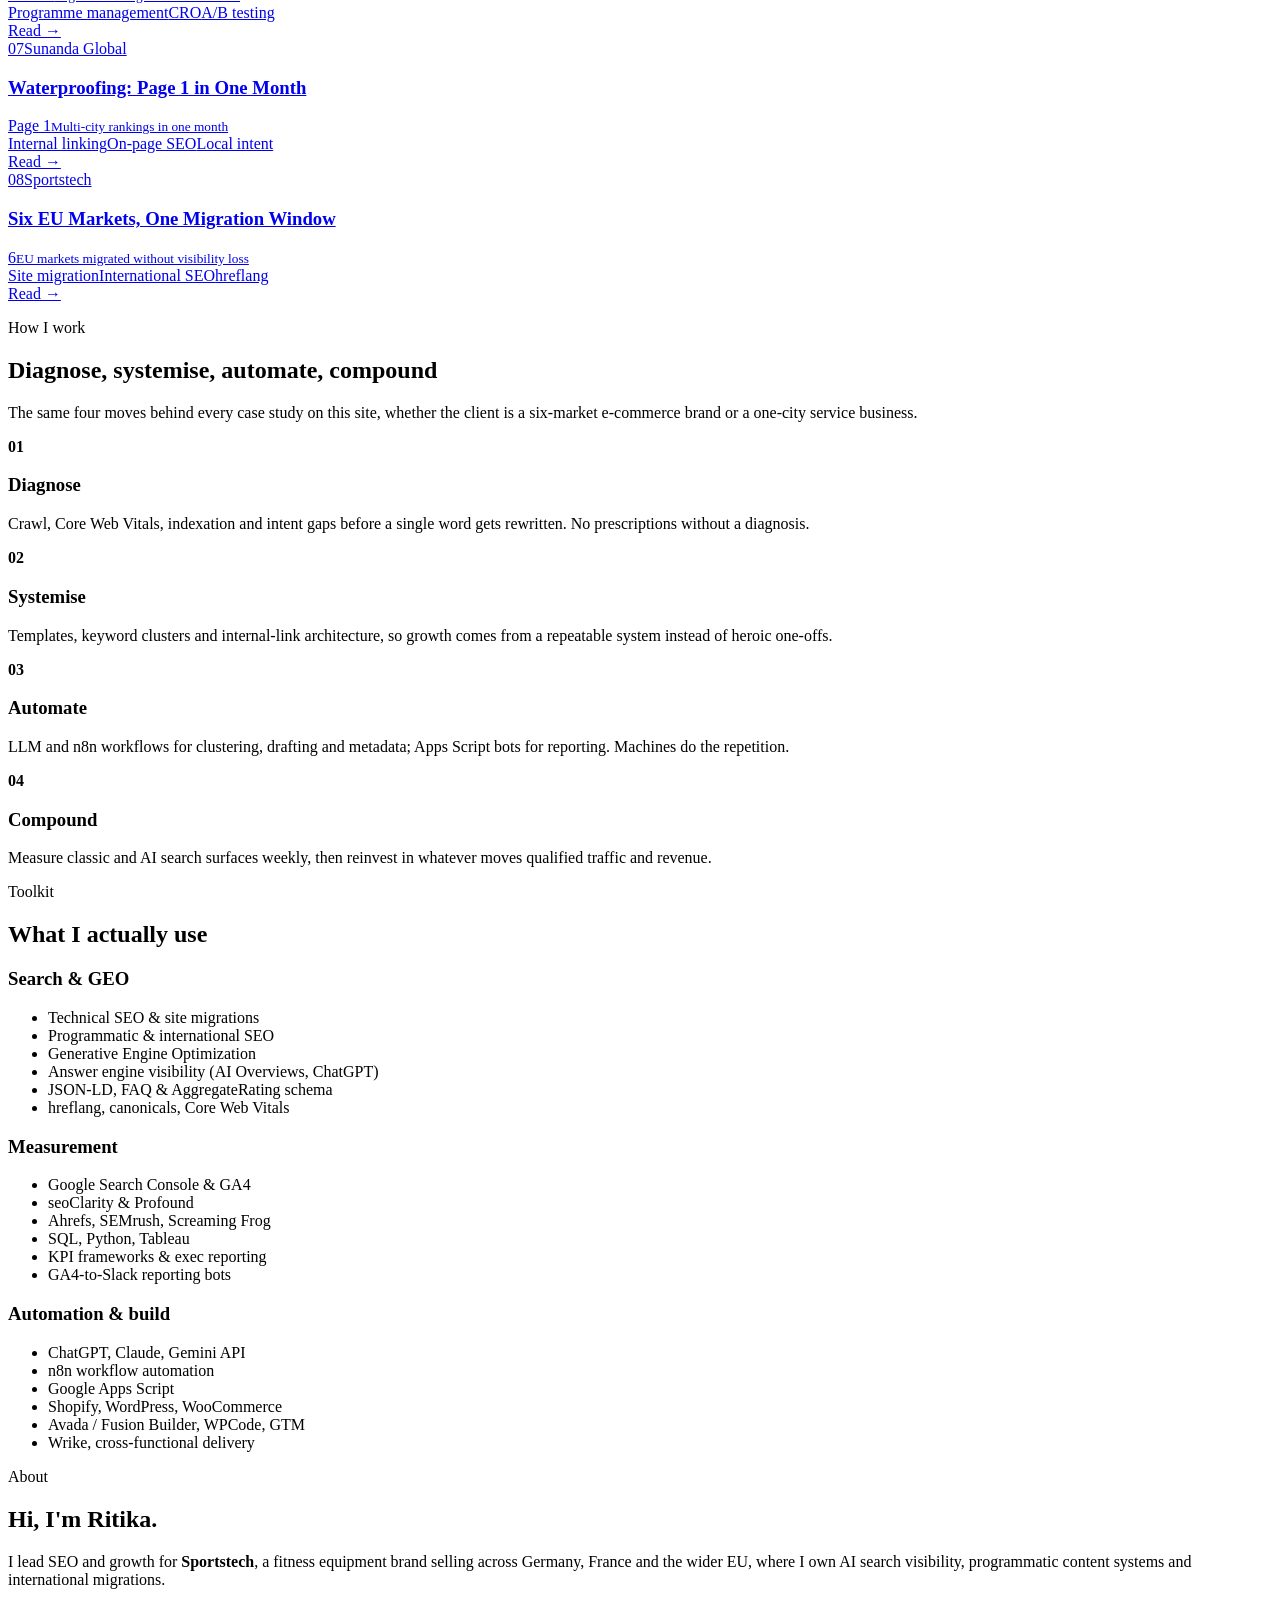
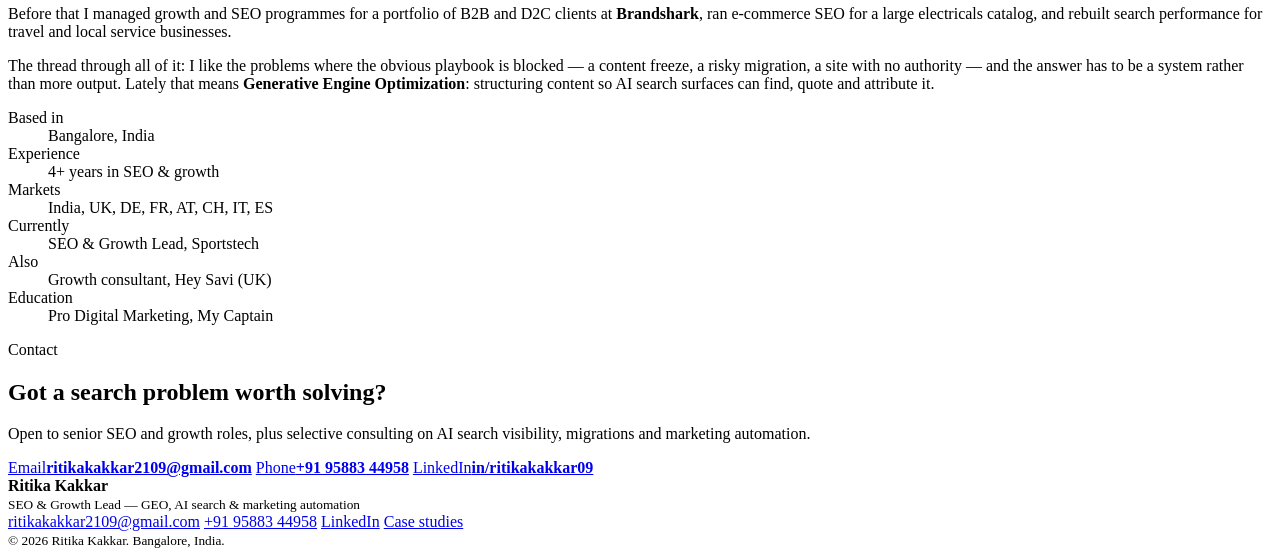
==== commit acf84ba5: "Update index.html" ====
--- a/index.html
+++ b/index.html
@@ -11,7 +11,7 @@
 <meta property="og:type" content="website">
 <meta name="twitter:card" content="summary_large_image">
 <link rel="icon" href="data:image/svg+xml,%3Csvg xmlns='http://www.w3.org/2000/svg' viewBox='0 0 32 32'%3E%3Crect width='32' height='32' rx='8' fill='%232C2C2B'/%3E%3Ctext x='16' y='21' font-family='Georgia,serif' font-size='13' fill='%23ffffff' text-anchor='middle'%3ERK%3C/text%3E%3C/svg%3E">
-<link rel="stylesheet" href="style.css">
+<link rel="stylesheet" href="assets/style.css">
 <script type="application/ld+json">
 {
   "@context": "https://schema.org",
@@ -234,6 +234,6 @@
     <small>&copy; <span data-year="">2026</span> Ritika Kakkar. Bangalore, India.</small>
   </div>
 </footer>
-<script src="main.js"></script>
+<script src="assets/main.js"></script>
 </body>
 </html>
